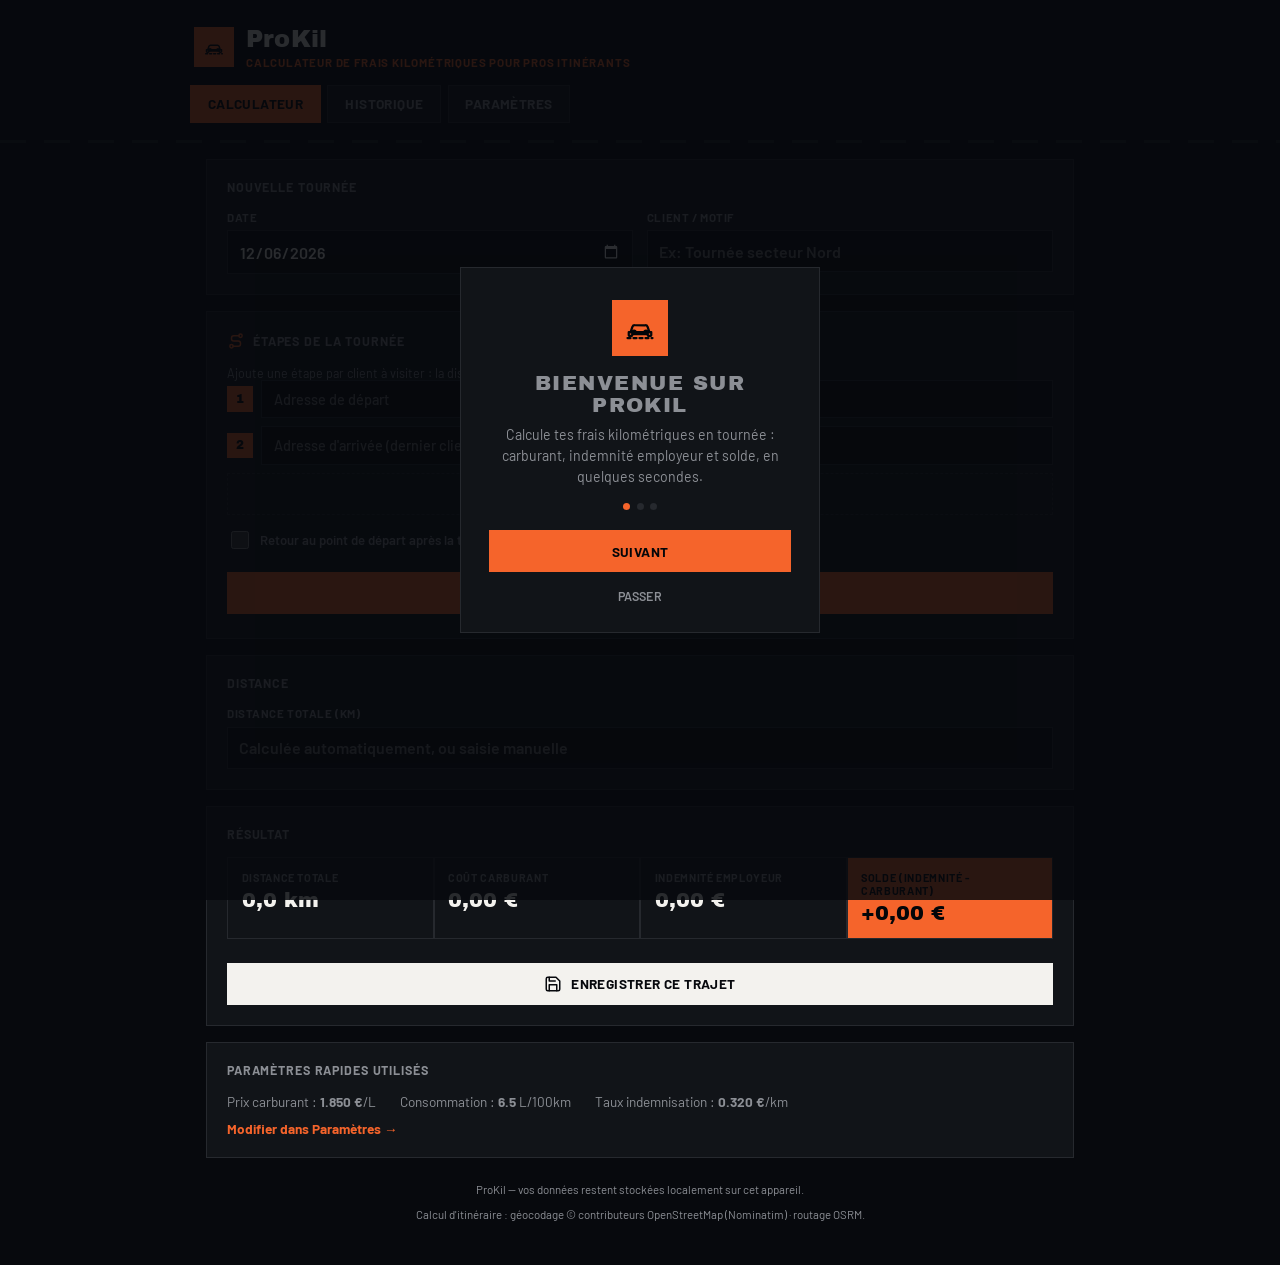
==== index.html @ fb5bad2b "Ajoute rapport mensuel, barème fiscal éditable et améliorations UX - Rapport mensuel dans l'historiq" ====
<!DOCTYPE html>
<html lang="fr">
<head>
  <meta charset="UTF-8">
  <meta name="viewport" content="width=device-width, initial-scale=1.0, maximum-scale=1">
  <title>ProKil — Calculateur kilométrique</title>
  <meta name="description" content="Calculateur de frais kilométriques, carburant et indemnisation employeur pour professionnels itinérants.">
  <meta name="theme-color" content="#131212">
  <link rel="manifest" href="manifest.webmanifest">
  <link rel="icon" href="icons/icon-192.png" sizes="192x192">
  <link rel="icon" href="icons/icon-512.png" sizes="512x512">
  <link rel="apple-touch-icon" href="icons/icon-192.png">
  <link rel="stylesheet" href="https://fonts.googleapis.com/css2?family=Archivo+Black&family=Barlow:wght@400;500;600;700&display=swap">
  <link rel="stylesheet" href="style.css">
</head>
<body>
  <header class="app-header">
    <div class="brand">
      <span class="brand-icon" aria-hidden="true">
        <svg width="20" height="20" viewBox="0 0 24 24" fill="none" stroke="currentColor" stroke-width="1.8" stroke-linecap="round" stroke-linejoin="round">
          <path d="M4.5 15.3l1.4-4.2a2 2 0 011.9-1.3h8.4a2 2 0 011.9 1.3l1.4 4.2"/>
          <path d="M3 15.3h18v2.2a.8.8 0 01-.8.8h-1.2a.8.8 0 01-.8-.8v-.7H5.8v.7a.8.8 0 01-.8.8H3.8a.8.8 0 01-.8-.8v-2.2z"/>
          <circle cx="7.2" cy="15.3" r="1.3"/>
          <circle cx="16.8" cy="15.3" r="1.3"/>
          <path d="M2 20h20" stroke-dasharray="2.4 2.4"/>
        </svg>
      </span>
      <div>
        <h1>ProKil</h1>
        <p>Calculateur de frais kilométriques pour pros itinérants</p>
      </div>
    </div>
    <nav class="tabs" id="tabs">
      <button class="tab-btn active" data-tab="calc">Calculateur</button>
      <button class="tab-btn" data-tab="history">Historique</button>
      <button class="tab-btn" data-tab="settings">Paramètres</button>
    </nav>
  </header>

  <main>
    <!-- CALCULATEUR -->
    <section id="tab-calc" class="tab-panel active">
      <div class="card">
        <h2>Nouvelle tournée</h2>
        <div class="grid">
          <label class="field">
            <span>Date</span>
            <input type="date" id="tripDate">
          </label>
          <label class="field">
            <span>Client / Motif</span>
            <input type="text" id="tripLabel" placeholder="Ex: Tournée secteur Nord">
          </label>
        </div>
      </div>

      <div class="card">
        <h2><svg class="icon-inline" viewBox="0 0 24 24" fill="none" stroke="currentColor" stroke-width="2" stroke-linecap="round" stroke-linejoin="round"><circle cx="6" cy="19" r="2.2"/><circle cx="18" cy="5" r="2.2"/><path d="M8 19h7a3 3 0 003-3v-1a3 3 0 00-3-3H9a3 3 0 01-3-3v-1a3 3 0 013-3h7"/></svg>Étapes de la tournée</h2>
        <p class="hint">Ajoute une étape par client à visiter : la distance de l'itinéraire complet est calculée automatiquement.</p>
        <div id="stopsList"></div>
        <div class="actions-row">
          <button type="button" class="btn dashed" id="addStop">
            <svg class="icon-inline" viewBox="0 0 24 24" fill="none" stroke="currentColor" stroke-width="2" stroke-linecap="round"><path d="M12 5v14M5 12h14"/></svg>
            Ajouter une étape
          </button>
        </div>
        <label class="field field-inline">
          <input type="checkbox" id="loopBack">
          <span>Retour au point de départ après la tournée</span>
        </label>
        <button type="button" class="btn primary" id="autoCalc">
          <svg class="icon-inline" viewBox="0 0 24 24" fill="none" stroke="currentColor" stroke-width="2" stroke-linecap="round" stroke-linejoin="round"><circle cx="6" cy="19" r="2.2"/><circle cx="18" cy="5" r="2.2"/><path d="M8 19h7a3 3 0 003-3v-1a3 3 0 00-3-3H9a3 3 0 01-3-3v-1a3 3 0 013-3h7"/></svg>
          Calculer automatiquement la distance
        </button>
        <p class="hint" id="autoCalcStatus"></p>
      </div>

      <div class="card">
        <h2>Distance</h2>
        <div class="grid">
          <label class="field">
            <span>Distance totale (km)</span>
            <input type="number" id="tripDistance" min="0" step="0.1" placeholder="Calculée automatiquement, ou saisie manuelle">
          </label>
        </div>
      </div>

      <div class="card result-card">
        <h2>Résultat</h2>
        <div class="result-grid">
          <div class="result-box">
            <span class="result-label">Distance totale</span>
            <span class="result-value" id="resDistance">0 km</span>
          </div>
          <div class="result-box cost">
            <span class="result-label">Coût carburant</span>
            <span class="result-value" id="resFuelCost">0,00 €</span>
          </div>
          <div class="result-box reimb">
            <span class="result-label">Indemnité employeur</span>
            <span class="result-value" id="resReimb">0,00 €</span>
          </div>
          <div class="result-box balance">
            <span class="result-label">Solde (indemnité - carburant)</span>
            <span class="result-value" id="resBalance">0,00 €</span>
          </div>
        </div>
        <p class="hint" id="calcHint"></p>
        <button class="btn light" id="saveTrip">
          <svg class="icon-inline" viewBox="0 0 24 24" fill="none" stroke="currentColor" stroke-width="2" stroke-linecap="round" stroke-linejoin="round"><path d="M19 21H5a2 2 0 01-2-2V5a2 2 0 012-2h11l5 5v11a2 2 0 01-2 2z"/><path d="M17 21v-8H7v8M7 3v5h8"/></svg>
          Enregistrer ce trajet
        </button>
      </div>

      <div class="card">
        <h2>Paramètres rapides utilisés</h2>
        <div class="quick-params">
          <span>Prix carburant : <strong id="quickFuelPrice">-</strong>/L</span>
          <span>Consommation : <strong id="quickConso">-</strong> L/100km</span>
          <span>Taux indemnisation : <strong id="quickRate">-</strong>/km</span>
        </div>
        <a href="#" class="link" id="goSettings">Modifier dans Paramètres →</a>
      </div>
    </section>

    <!-- HISTORIQUE -->
    <section id="tab-history" class="tab-panel">
      <div class="card">
        <h2>Synthèse</h2>
        <div class="summary-grid" id="summaryGrid">
          <div class="summary-box">
            <span class="result-label">Trajets</span>
            <span class="result-value" id="sumCount">0</span>
          </div>
          <div class="summary-box">
            <span class="result-label">Distance totale</span>
            <span class="result-value" id="sumDistance">0 km</span>
          </div>
          <div class="summary-box cost">
            <span class="result-label">Carburant total</span>
            <span class="result-value" id="sumFuel">0,00 €</span>
          </div>
          <div class="summary-box reimb">
            <span class="result-label">Indemnités totales</span>
            <span class="result-value" id="sumReimb">0,00 €</span>
          </div>
          <div class="summary-box balance">
            <span class="result-label">Solde total</span>
            <span class="result-value" id="sumBalance">0,00 €</span>
          </div>
        </div>
        <div class="actions-row">
          <button class="btn" id="exportCsv">
            <svg class="icon-inline" viewBox="0 0 24 24" fill="none" stroke="currentColor" stroke-width="2" stroke-linecap="round" stroke-linejoin="round"><path d="M12 3v12m0 0l-4-4m4 4l4-4M5 19h14"/></svg>
            Exporter en CSV
          </button>
          <button class="btn danger" id="clearHistory">
            <svg class="icon-inline" viewBox="0 0 24 24" fill="none" stroke="currentColor" stroke-width="2" stroke-linecap="round" stroke-linejoin="round"><path d="M4 7h16M9 7V5a2 2 0 012-2h2a2 2 0 012 2v2m2 0l-1 13a2 2 0 01-2 2H9a2 2 0 01-2-2L6 7"/></svg>
            Effacer l'historique
          </button>
        </div>
      </div>

      <div class="card">
        <h2>Rapport mensuel</h2>
        <div id="monthlyChart" class="chart-area"></div>
        <div class="chart-legend">
          <span class="chart-legend-item"><span class="chart-swatch positive"></span>Solde positif</span>
          <span class="chart-legend-item"><span class="chart-swatch negative"></span>Solde négatif</span>
        </div>
        <div id="monthlyList" class="month-list"></div>
      </div>

      <div class="card">
        <h2>Trajets enregistrés</h2>
        <div id="tripList" class="trip-list">
          <p class="hint empty-hint">Aucun trajet enregistré pour le moment.</p>
        </div>
      </div>
    </section>

    <!-- PARAMETRES -->
    <section id="tab-settings" class="tab-panel">
      <div class="card">
        <h2><svg class="icon-inline" viewBox="0 0 24 24" fill="none" stroke="currentColor" stroke-width="2" stroke-linecap="round" stroke-linejoin="round"><path d="M4 21V8a2 2 0 012-2h6a2 2 0 012 2v13M4 21h10m4-9V6a1 1 0 00-.3-.7l-2-2M18 12h1a2 2 0 012 2v3.5a1.5 1.5 0 01-3 0V15"/><path d="M4 12h8"/></svg>Carburant</h2>
        <div class="grid">
          <label class="field">
            <span>Prix actuel du carburant (€/L)</span>
            <input type="number" id="fuelPrice" min="0" step="0.001" placeholder="1.850">
          </label>
          <label class="field">
            <span>Type de carburant</span>
            <select id="fuelType">
              <option value="diesel">Diesel</option>
              <option value="sp95">SP95</option>
              <option value="sp98">SP98</option>
              <option value="e10">E10</option>
              <option value="electrique">Électrique (kWh)</option>
            </select>
          </label>
          <label class="field">
            <span>Consommation moyenne du véhicule (L/100km ou kWh/100km)</span>
            <input type="number" id="conso" min="0" step="0.1" placeholder="6.5">
          </label>
        </div>
      </div>

      <div class="card">
        <h2><svg class="icon-inline" viewBox="0 0 24 24" fill="none" stroke="currentColor" stroke-width="2" stroke-linecap="round" stroke-linejoin="round"><rect x="3" y="7" width="18" height="13" rx="2"/><path d="M16 7V5a2 2 0 00-2-2h-4a2 2 0 00-2 2v2"/><circle cx="16" cy="13.5" r="1.6"/></svg>Indemnisation employeur</h2>
        <div class="grid">
          <label class="field">
            <span>Mode de calcul</span>
            <select id="rateMode">
              <option value="fixed">Taux fixe (€/km)</option>
              <option value="baremeFiscal">Barème fiscal (puissance fiscale)</option>
            </select>
          </label>
          <label class="field" id="fixedRateField">
            <span>Taux d'indemnisation (€/km)</span>
            <input type="number" id="rate" min="0" step="0.001" placeholder="0.320">
          </label>
          <label class="field" id="powerField" style="display:none">
            <span>Puissance fiscale du véhicule (CV)</span>
            <select id="fiscalPower">
              <option value="3">3 CV et moins</option>
              <option value="4">4 CV</option>
              <option value="5">5 CV</option>
              <option value="6">6 CV</option>
              <option value="7">7 CV et plus</option>
            </select>
          </label>
        </div>

        <div id="baremeTableField" style="display:none">
          <p class="hint" style="margin-top:1rem;">Barème fiscal personnalisable (indicatif) — modifie les coefficients si le barème officiel change, sans attendre une mise à jour de l'appli.</p>
          <div class="table-wrap">
            <table class="bareme-table" id="baremeTable">
              <thead>
                <tr>
                  <th>CV</th>
                  <th>≤ 5000 km (a)</th>
                  <th>5001-20000 km (b)</th>
                  <th>Constante (c)</th>
                  <th>&gt; 20000 km (d)</th>
                </tr>
              </thead>
              <tbody id="baremeTableBody"></tbody>
            </table>
          </div>
          <button type="button" class="btn" id="resetBareme">Réinitialiser aux valeurs par défaut</button>
        </div>

        <p class="hint">Le barème fiscal utilisé est indicatif (barème kilométrique automobile France) — vérifie et ajuste les coefficients ci-dessus chaque année auprès de l'administration fiscale.</p>
      </div>

      <div class="card">
        <h2>Profil véhicule</h2>
        <div class="grid">
          <label class="field">
            <span>Nom du véhicule / plaque</span>
            <input type="text" id="vehicleName" placeholder="Ex: Peugeot 308 - AB-123-CD">
          </label>
        </div>
        <button class="btn primary" id="saveSettings">
          <svg class="icon-inline" viewBox="0 0 24 24" fill="none" stroke="currentColor" stroke-width="2" stroke-linecap="round" stroke-linejoin="round"><path d="M5 13l4 4L19 7"/></svg>
          Enregistrer les paramètres
        </button>
        <p class="hint" id="settingsSaved"></p>
        <a href="#" class="link" id="replayOnboarding" style="display:inline-block;margin-top:0.75rem;">Revoir la présentation de l'appli →</a>
      </div>
    </section>
  </main>

  <footer class="app-footer">
    <p>ProKil — vos données restent stockées localement sur cet appareil.</p>
    <p>Calcul d'itinéraire : géocodage © contributeurs OpenStreetMap (Nominatim) · routage OSRM.</p>
  </footer>

  <div id="onboarding" class="onboarding-overlay" hidden>
    <div class="onboarding-card">
      <div id="onboardingIcon" class="onboarding-icon"></div>
      <h2 id="onboardingTitle" class="onboarding-title"></h2>
      <p id="onboardingText" class="onboarding-text"></p>
      <div class="onboarding-dots" id="onboardingDots"></div>
      <button type="button" class="btn primary" id="onboardingNext"></button>
      <button type="button" class="onboarding-skip" id="onboardingSkip">Passer</button>
    </div>
  </div>

  <script src="script.js"></script>
</body>
</html>
---- style.css ----
:root {
  color-scheme: dark;
  --bg: oklch(14% 0.01 260);
  --surface: oklch(19% 0.01 260);
  --surface-2: oklch(13% 0.01 260);
  --text: oklch(96% 0.005 90);
  --muted: oklch(65% 0.01 260);
  --border: oklch(28% 0.01 260);
  --accent: oklch(68% 0.19 40);
  --accent-strong: oklch(74% 0.18 40);
  --accent-text: oklch(12% 0.01 260);
  --success: var(--accent);
  --success-bg: var(--accent);
  --success-text: var(--accent-text);
  --danger: oklch(45% 0.22 20);
  --danger-bg: oklch(45% 0.22 20);
  --danger-text: oklch(97% 0.01 90);
}

* { box-sizing: border-box; }

body {
  margin: 0;
  font-family: "Barlow", -apple-system, BlinkMacSystemFont, "Segoe UI", Roboto, Helvetica, Arial, sans-serif;
  background: var(--bg);
  color: var(--text);
  padding-bottom: 2rem;
}

h1, .display {
  font-family: "Archivo Black", "Barlow", sans-serif;
  font-weight: 400;
}

h2 {
  font-family: "Barlow", sans-serif;
  font-weight: 700;
  font-size: 0.78rem;
  text-transform: uppercase;
  letter-spacing: 0.07em;
  color: var(--muted);
}

.app-header {
  background: var(--bg);
  color: var(--text);
  padding: 1.6rem 1rem 1.15rem;
  position: sticky;
  top: 0;
  z-index: 10;
  position: relative;
}

.app-header::after {
  content: "";
  position: absolute;
  left: 0;
  right: 0;
  bottom: 0;
  height: 3px;
  background: repeating-linear-gradient(90deg, var(--border) 0 26px, transparent 26px 44px);
  opacity: 0.7;
}

.brand {
  display: flex;
  align-items: center;
  gap: 0.75rem;
  max-width: 900px;
  margin: 0 auto 1rem;
  padding: 0 0.25rem;
}

.brand-icon {
  flex: none;
  width: 40px;
  height: 40px;
  background: var(--accent);
  color: var(--accent-text);
  display: flex;
  align-items: center;
  justify-content: center;
}

.brand h1 { margin: 0; font-size: 1.5rem; letter-spacing: 0.01em; }
.brand p {
  margin: 0.2rem 0 0;
  font-size: 0.72rem;
  color: var(--accent);
  font-weight: 700;
  text-transform: uppercase;
  letter-spacing: 0.07em;
}

.tabs {
  max-width: 900px;
  margin: 0 auto;
  display: flex;
  gap: 0.4rem;
  overflow-x: auto;
  padding-bottom: 0.1rem;
}

.tab-btn {
  background: var(--surface);
  border: 1px solid var(--border);
  color: var(--muted);
  padding: 0.6rem 1.05rem;
  font-size: 0.85rem;
  font-weight: 700;
  cursor: pointer;
  white-space: nowrap;
  font-family: "Barlow", sans-serif;
  text-transform: uppercase;
  letter-spacing: 0.03em;
}

.tab-btn.active {
  color: var(--accent-text);
  background: var(--accent);
  border-color: var(--accent);
}

main {
  max-width: 900px;
  margin: 1rem auto;
  padding: 0 1rem;
}

.tab-panel { display: none; }
.tab-panel.active { display: block; animation: panelIn 0.22s ease; }

@keyframes panelIn {
  from { opacity: 0; transform: translateY(8px); }
  to { opacity: 1; transform: translateY(0); }
}

@keyframes pulseGlow {
  0% { box-shadow: 0 0 0 0 color-mix(in oklab, var(--accent) 55%, transparent); }
  100% { box-shadow: 0 0 0 14px color-mix(in oklab, var(--accent) 0%, transparent); }
}

.result-card.pulse { animation: pulseGlow 0.7s ease-out; }

.card {
  background: var(--surface);
  border: 1px solid var(--border);
  padding: 1.25rem;
  margin-bottom: 1rem;
}

.card h2 {
  margin: 0 0 1rem;
  display: flex;
  align-items: center;
  gap: 0.5rem;
}

.icon-inline {
  width: 18px;
  height: 18px;
  flex: none;
  color: var(--accent);
}

.grid {
  display: grid;
  grid-template-columns: repeat(auto-fit, minmax(220px, 1fr));
  gap: 0.85rem;
}

.field {
  display: flex;
  flex-direction: column;
  gap: 0.4rem;
  font-size: 0.72rem;
  font-weight: 700;
  text-transform: uppercase;
  letter-spacing: 0.05em;
  color: var(--muted);
}

.field input, .field select {
  padding: 0.65rem 0.7rem;
  border: 1px solid var(--border);
  background: var(--bg);
  color: var(--text);
  font-size: 1rem;
  font-weight: 600;
  font-family: "Barlow", sans-serif;
}

.field input:focus, .field select:focus {
  outline: 2px solid var(--accent);
  outline-offset: 1px;
}

.btn {
  padding: 0.7rem 1.2rem;
  border: 1px solid var(--border);
  background: var(--bg);
  color: var(--text);
  font-size: 0.85rem;
  font-weight: 700;
  font-family: "Barlow", sans-serif;
  text-transform: uppercase;
  letter-spacing: 0.03em;
  cursor: pointer;
  display: inline-flex;
  align-items: center;
  justify-content: center;
  gap: 0.55rem;
}

.btn .icon-inline { color: currentColor; }

.btn.primary {
  background: var(--accent);
  border-color: var(--accent);
  color: var(--accent-text);
  margin-top: 0.75rem;
  width: 100%;
}

.btn.primary:hover { background: var(--accent-strong); border-color: var(--accent-strong); }

.btn.light {
  background: var(--text);
  border-color: var(--text);
  color: var(--bg);
  margin-top: 0.75rem;
  width: 100%;
}

.btn.dashed {
  background: transparent;
  border: 1.5px dashed var(--border);
  color: var(--muted);
  width: 100%;
}

.btn.danger {
  color: var(--danger);
  border-color: var(--border);
  background: transparent;
}

.result-grid, .summary-grid {
  display: grid;
  grid-template-columns: repeat(auto-fit, minmax(160px, 1fr));
  gap: 2px;
  background: var(--border);
  border: 1px solid var(--border);
  margin-bottom: 0.75rem;
}

.result-box, .summary-box {
  background: var(--surface);
  padding: 0.85rem;
  display: flex;
  flex-direction: column;
  gap: 0.3rem;
}

.result-label { font-size: 0.68rem; color: var(--muted); text-transform: uppercase; letter-spacing: 0.06em; font-weight: 700; }
.result-value { font-size: 1.3rem; font-family: "Archivo Black", sans-serif; }

.result-box.balance, .summary-box.balance {
  background: var(--success-bg);
}
.result-box.balance .result-label, .summary-box.balance .result-label,
.result-box.balance .result-value, .summary-box.balance .result-value {
  color: var(--success-text);
}
.result-box.balance.negative, .summary-box.balance.negative {
  background: var(--danger-bg);
}
.result-box.balance.negative .result-label, .summary-box.balance.negative .result-label,
.result-box.balance.negative .result-value, .summary-box.balance.negative .result-value {
  color: var(--danger-text);
}

.hint {
  font-size: 0.78rem;
  color: var(--muted);
  margin: 0.25rem 0 0;
}

.quick-params {
  display: flex;
  flex-wrap: wrap;
  gap: 0.75rem 1.5rem;
  font-size: 0.85rem;
  color: var(--muted);
  margin-bottom: 0.5rem;
}

.link {
  color: var(--accent);
  font-size: 0.85rem;
  text-decoration: none;
  font-weight: 700;
}

.field-inline {
  flex-direction: row;
  align-items: center;
  gap: 0.55rem;
  margin: 0.85rem 0 0.5rem;
}

.field-inline input[type="checkbox"] {
  width: 1.1rem;
  height: 1.1rem;
  accent-color: var(--accent);
}

.field-inline span {
  color: var(--muted);
  font-size: 0.82rem;
  font-weight: 600;
  text-transform: none;
  letter-spacing: 0;
}

.stop-row {
  display: flex;
  align-items: center;
  gap: 0.55rem;
  margin-bottom: 0.5rem;
}

.stop-index {
  flex: none;
  width: 1.6rem;
  height: 1.6rem;
  background: var(--accent);
  color: var(--accent-text);
  font-size: 0.75rem;
  font-family: "Archivo Black", sans-serif;
  display: flex;
  align-items: center;
  justify-content: center;
}

.stop-input-wrap {
  flex: 1;
  min-width: 0;
}

.stop-row input {
  width: 100%;
  padding: 0.6rem 0.7rem;
  border: 1px solid var(--border);
  background: var(--bg);
  color: var(--text);
  font-size: 0.9rem;
  font-weight: 500;
  font-family: "Barlow", sans-serif;
}

.address-suggestions {
  position: absolute;
  z-index: 1000;
  background: var(--surface);
  border: 1px solid var(--border);
  box-shadow: 0 12px 28px -8px rgba(0,0,0,0.6);
  overflow: hidden;
  max-height: 220px;
  overflow-y: auto;
}

.address-suggestion {
  padding: 0.6rem 0.75rem;
  font-size: 0.85rem;
  color: var(--text);
  cursor: pointer;
  border-bottom: 1px solid var(--border);
}

.address-suggestion:last-child { border-bottom: none; }

.address-suggestion:hover {
  background: var(--bg);
}

.stop-remove {
  flex: none;
  background: none;
  border: none;
  color: var(--muted);
  cursor: pointer;
  font-size: 1.1rem;
  padding: 0.25rem 0.4rem;
}

.actions-row {
  display: flex;
  gap: 0.75rem;
  flex-wrap: wrap;
}

.trip-list {
  display: flex;
  flex-direction: column;
  gap: 0.75rem;
}

.trip-card {
  background: var(--bg);
  border: 1px solid var(--border);
  padding: 0.9rem 1rem;
  display: flex;
  flex-direction: column;
  gap: 0.5rem;
}

.trip-card-top {
  display: flex;
  justify-content: space-between;
  align-items: flex-start;
  gap: 0.5rem;
}

.trip-card-title {
  font-weight: 700;
  font-size: 0.95rem;
}

.trip-card-date {
  font-size: 0.72rem;
  color: var(--muted);
  text-transform: uppercase;
  letter-spacing: 0.04em;
}

.trip-card-balance {
  font-family: "Archivo Black", sans-serif;
  font-size: 0.8rem;
  padding: 0.3rem 0.65rem;
  white-space: nowrap;
  background: var(--success-bg);
  color: var(--success-text);
}

.trip-card-balance.negative {
  background: var(--danger-bg);
  color: var(--danger-text);
}

.trip-card-route {
  font-size: 0.8rem;
  color: var(--muted);
}

.trip-card-meta {
  display: flex;
  gap: 0.9rem;
  flex-wrap: wrap;
  font-size: 0.72rem;
  color: var(--muted);
  border-top: 1px solid var(--border);
  padding-top: 0.5rem;
  text-transform: uppercase;
  letter-spacing: 0.03em;
}

.trip-card-delete {
  align-self: flex-end;
  background: none;
  border: none;
  color: var(--muted);
  cursor: pointer;
  font-size: 0.75rem;
  padding: 0;
  text-transform: uppercase;
  letter-spacing: 0.04em;
  font-weight: 700;
}

.empty-hint { text-align: center; padding: 1rem 0; }

/* ---------- Rapport mensuel (graphique) ---------- */
.chart-area {
  display: flex;
  align-items: stretch;
  gap: 6px;
  overflow-x: auto;
  padding-bottom: 0.25rem;
}

.chart-col {
  flex: 1 0 44px;
  display: flex;
  flex-direction: column;
  align-items: center;
  min-width: 44px;
}

.chart-half {
  width: 100%;
  height: 58px;
  display: flex;
  justify-content: center;
}

.chart-half.top { align-items: flex-end; }
.chart-half.bottom {
  align-items: flex-start;
  border-top: 1px solid var(--border);
}

.chart-bar {
  width: 60%;
  max-width: 20px;
  min-height: 2px;
}

.chart-bar.positive { background: var(--accent); }
.chart-bar.negative { background: var(--danger); }

.chart-value {
  font-size: 0.62rem;
  font-weight: 700;
  margin-top: 0.35rem;
  white-space: nowrap;
}

.chart-monthlabel {
  font-size: 0.6rem;
  color: var(--muted);
  text-transform: uppercase;
  letter-spacing: 0.03em;
  margin-top: 0.15rem;
  white-space: nowrap;
}

.chart-legend {
  display: flex;
  gap: 1rem;
  margin: 0.6rem 0 1rem;
  font-size: 0.72rem;
  color: var(--muted);
  text-transform: uppercase;
  letter-spacing: 0.03em;
}

.chart-legend-item { display: flex; align-items: center; gap: 0.4rem; }

.chart-swatch {
  width: 10px;
  height: 10px;
  flex: none;
}

.chart-swatch.positive { background: var(--accent); }
.chart-swatch.negative { background: var(--danger); }

.month-list {
  display: flex;
  flex-direction: column;
  gap: 0.6rem;
}

.month-row {
  background: var(--bg);
  border: 1px solid var(--border);
  padding: 0.75rem 0.9rem;
  display: flex;
  flex-direction: column;
  gap: 0.3rem;
}

.month-row-top {
  display: flex;
  justify-content: space-between;
  align-items: center;
  gap: 0.5rem;
}

.month-row-label {
  font-weight: 700;
  font-size: 0.85rem;
  text-transform: uppercase;
  letter-spacing: 0.03em;
}

.month-row-balance {
  font-family: "Archivo Black", sans-serif;
  font-size: 0.85rem;
  color: var(--accent);
}

.month-row-balance.negative { color: var(--danger); }

.month-row-meta {
  font-size: 0.72rem;
  color: var(--muted);
}

/* ---------- Barème fiscal ---------- */
.table-wrap { overflow-x: auto; }

.bareme-table {
  width: 100%;
  border-collapse: collapse;
  font-size: 0.78rem;
  margin: 0.75rem 0;
}

.bareme-table th, .bareme-table td {
  border: 1px solid var(--border);
  padding: 0.4rem;
  text-align: center;
}

.bareme-table th {
  color: var(--muted);
  font-size: 0.65rem;
  text-transform: uppercase;
  letter-spacing: 0.03em;
  font-weight: 700;
  background: var(--bg);
}

.bareme-table input {
  width: 100%;
  min-width: 52px;
  padding: 0.35rem 0.2rem;
  border: 1px solid var(--border);
  background: var(--bg);
  color: var(--text);
  font-family: "Barlow", sans-serif;
  font-size: 0.74rem;
  text-align: center;
  -moz-appearance: textfield;
}

.bareme-table input::-webkit-outer-spin-button,
.bareme-table input::-webkit-inner-spin-button {
  -webkit-appearance: none;
  margin: 0;
}

/* ---------- Onboarding ---------- */
.onboarding-overlay {
  position: fixed;
  inset: 0;
  background: color-mix(in oklab, var(--bg) 85%, transparent);
  display: flex;
  align-items: center;
  justify-content: center;
  z-index: 100;
  padding: 1.5rem;
}

.onboarding-overlay[hidden] { display: none; }

.onboarding-card {
  background: var(--surface);
  border: 1px solid var(--border);
  padding: 2rem 1.75rem 1.75rem;
  max-width: 360px;
  width: 100%;
  display: flex;
  flex-direction: column;
  align-items: center;
  text-align: center;
  gap: 0.5rem;
  animation: panelIn 0.25s ease;
}

.onboarding-icon {
  width: 56px;
  height: 56px;
  background: var(--accent);
  color: var(--accent-text);
  display: flex;
  align-items: center;
  justify-content: center;
  margin-bottom: 0.5rem;
}

.onboarding-icon svg { width: 30px; height: 30px; }

.onboarding-title {
  font-family: "Archivo Black", sans-serif;
  font-weight: 400;
  font-size: 1.3rem;
  margin: 0;
}

.onboarding-text {
  font-size: 0.88rem;
  color: var(--muted);
  line-height: 1.5;
  margin: 0 0 0.5rem;
}

.onboarding-dots {
  display: flex;
  gap: 0.4rem;
  margin-bottom: 0.75rem;
}

.onboarding-dot {
  width: 7px;
  height: 7px;
  border-radius: 50%;
  background: var(--border);
}

.onboarding-dot.active { background: var(--accent); }

.onboarding-card .btn.primary { margin-top: 0; }

.onboarding-skip {
  background: none;
  border: none;
  color: var(--muted);
  font-size: 0.78rem;
  text-transform: uppercase;
  letter-spacing: 0.03em;
  cursor: pointer;
  margin-top: 0.5rem;
  font-family: "Barlow", sans-serif;
  font-weight: 600;
}

.app-footer {
  text-align: center;
  color: var(--muted);
  font-size: 0.72rem;
  margin-top: 1.5rem;
  padding: 0 1rem;
}

@media (max-width: 480px) {
  .brand h1 { font-size: 1.25rem; }
  .result-value { font-size: 1.1rem; }
}
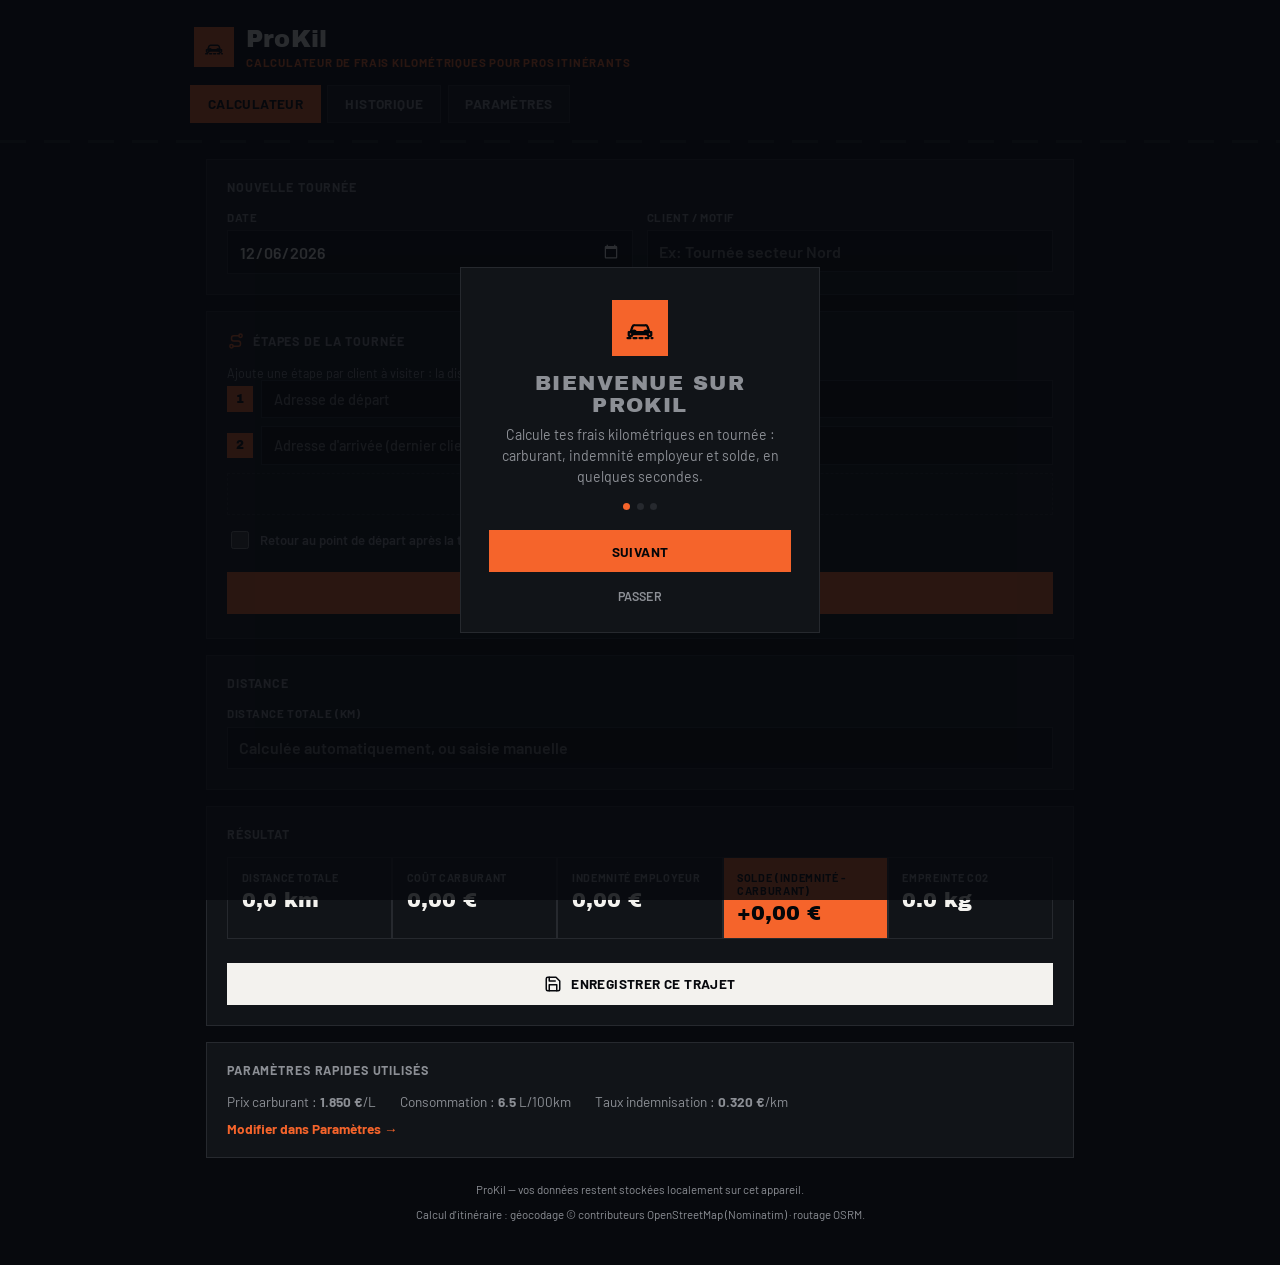
==== commit e8b1081b: "Ajoute CO2, duplication de trajet, multi-véhicules et export PDF - Empreinte CO2 calculée par trajet" ====
--- a/index.html
+++ b/index.html
@@ -51,6 +51,10 @@
             <span>Client / Motif</span>
             <input type="text" id="tripLabel" placeholder="Ex: Tournée secteur Nord">
           </label>
+          <label class="field" id="vehicleSelectField" hidden>
+            <span>Véhicule</span>
+            <select id="tripVehicle"></select>
+          </label>
         </div>
       </div>
 
@@ -104,6 +108,10 @@
             <span class="result-label">Solde (indemnité - carburant)</span>
             <span class="result-value" id="resBalance">0,00 €</span>
           </div>
+          <div class="result-box">
+            <span class="result-label">Empreinte CO2</span>
+            <span class="result-value" id="resCo2">0,0 kg</span>
+          </div>
         </div>
         <p class="hint" id="calcHint"></p>
         <button class="btn light" id="saveTrip">
@@ -148,12 +156,20 @@
             <span class="result-label">Solde total</span>
             <span class="result-value" id="sumBalance">0,00 €</span>
           </div>
+          <div class="summary-box">
+            <span class="result-label">CO2 total</span>
+            <span class="result-value" id="sumCo2">0,0 kg</span>
+          </div>
         </div>
         <div class="actions-row">
           <button class="btn" id="exportCsv">
             <svg class="icon-inline" viewBox="0 0 24 24" fill="none" stroke="currentColor" stroke-width="2" stroke-linecap="round" stroke-linejoin="round"><path d="M12 3v12m0 0l-4-4m4 4l4-4M5 19h14"/></svg>
             Exporter en CSV
           </button>
+          <button class="btn" id="exportPdf">
+            <svg class="icon-inline" viewBox="0 0 24 24" fill="none" stroke="currentColor" stroke-width="2" stroke-linecap="round" stroke-linejoin="round"><path d="M14 2H6a2 2 0 00-2 2v16a2 2 0 002 2h12a2 2 0 002-2V8z"/><path d="M14 2v6h6"/><path d="M9 15h6M9 18h4"/></svg>
+            Exporter en PDF
+          </button>
           <button class="btn danger" id="clearHistory">
             <svg class="icon-inline" viewBox="0 0 24 24" fill="none" stroke="currentColor" stroke-width="2" stroke-linecap="round" stroke-linejoin="round"><path d="M4 7h16M9 7V5a2 2 0 012-2h2a2 2 0 012 2v2m2 0l-1 13a2 2 0 01-2 2H9a2 2 0 01-2-2L6 7"/></svg>
             Effacer l'historique
@@ -161,18 +177,23 @@
         </div>
       </div>
 
-      <div class="card">
-        <h2>Rapport mensuel</h2>
+      <div class="card" id="monthlyReportCard">
+        <h2><span class="pro-pill">PRO</span>Rapport mensuel</h2>
         <div id="monthlyChart" class="chart-area"></div>
         <div class="chart-legend">
           <span class="chart-legend-item"><span class="chart-swatch positive"></span>Solde positif</span>
           <span class="chart-legend-item"><span class="chart-swatch negative"></span>Solde négatif</span>
         </div>
         <div id="monthlyList" class="month-list"></div>
+        <div class="pro-lock" id="monthlyReportLock" hidden>
+          <p class="hint">Le graphique et le détail mensuel sont réservés à ProKil Pro.</p>
+          <button type="button" class="btn primary pro-lock-btn">Débloquer ProKil Pro</button>
+        </div>
       </div>
 
       <div class="card">
         <h2>Trajets enregistrés</h2>
+        <p class="hint" id="historyLimitNotice" hidden></p>
         <div id="tripList" class="trip-list">
           <p class="hint empty-hint">Aucun trajet enregistré pour le moment.</p>
         </div>
@@ -181,6 +202,24 @@
 
     <!-- PARAMETRES -->
     <section id="tab-settings" class="tab-panel">
+      <div class="card pro-card" id="proCard">
+        <h2>ProKil Pro</h2>
+        <div id="proStatusFree">
+          <p class="hint">Historique illimité, rapport mensuel avec graphique, barème fiscal personnalisable.</p>
+          <ul class="pro-benefits">
+            <li>Historique de trajets illimité (gratuit : 15 derniers trajets)</li>
+            <li>Rapport mensuel avec graphique de solde</li>
+            <li>Barème fiscal personnalisable</li>
+          </ul>
+          <button type="button" class="btn primary" id="startProTrial">Essayer 3 jours gratuits</button>
+          <p class="hint" id="proPriceHint"></p>
+          <p class="hint" id="proUnavailableHint" hidden>L'abonnement ProKil Pro est disponible depuis l'application Android ProKil (Google Play).</p>
+        </div>
+        <div id="proStatusActive" hidden>
+          <p class="hint">✅ ProKil Pro est actif sur cet appareil. Merci pour ton soutien !</p>
+        </div>
+      </div>
+
       <div class="card">
         <h2><svg class="icon-inline" viewBox="0 0 24 24" fill="none" stroke="currentColor" stroke-width="2" stroke-linecap="round" stroke-linejoin="round"><path d="M4 21V8a2 2 0 012-2h6a2 2 0 012 2v13M4 21h10m4-9V6a1 1 0 00-.3-.7l-2-2M18 12h1a2 2 0 012 2v3.5a1.5 1.5 0 01-3 0V15"/><path d="M4 12h8"/></svg>Carburant</h2>
         <div class="grid">
@@ -188,21 +227,17 @@
             <span>Prix actuel du carburant (€/L)</span>
             <input type="number" id="fuelPrice" min="0" step="0.001" placeholder="1.850">
           </label>
-          <label class="field">
-            <span>Type de carburant</span>
-            <select id="fuelType">
-              <option value="diesel">Diesel</option>
-              <option value="sp95">SP95</option>
-              <option value="sp98">SP98</option>
-              <option value="e10">E10</option>
-              <option value="electrique">Électrique (kWh)</option>
-            </select>
-          </label>
-          <label class="field">
-            <span>Consommation moyenne du véhicule (L/100km ou kWh/100km)</span>
-            <input type="number" id="conso" min="0" step="0.1" placeholder="6.5">
-          </label>
-        </div>
+        </div>
+      </div>
+
+      <div class="card">
+        <h2>Véhicules</h2>
+        <p class="hint">Le véhicule actif est utilisé par défaut pour chaque nouveau trajet ; choisis un autre véhicule directement sur l'écran Calculateur si besoin.</p>
+        <div id="vehicleList"></div>
+        <button type="button" class="btn dashed" id="addVehicle">
+          <svg class="icon-inline" viewBox="0 0 24 24" fill="none" stroke="currentColor" stroke-width="2" stroke-linecap="round"><path d="M12 5v14M5 12h14"/></svg>
+          Ajouter un véhicule
+        </button>
       </div>
 
       <div class="card">
@@ -232,8 +267,8 @@
         </div>
 
         <div id="baremeTableField" style="display:none">
-          <p class="hint" style="margin-top:1rem;">Barème fiscal personnalisable (indicatif) — modifie les coefficients si le barème officiel change, sans attendre une mise à jour de l'appli.</p>
-          <div class="table-wrap">
+          <p class="hint" style="margin-top:1rem;"><span class="pro-pill">PRO</span>Barème fiscal personnalisable (indicatif) — modifie les coefficients si le barème officiel change, sans attendre une mise à jour de l'appli.</p>
+          <div class="table-wrap" id="baremeTableWrap">
             <table class="bareme-table" id="baremeTable">
               <thead>
                 <tr>
@@ -248,19 +283,16 @@
             </table>
           </div>
           <button type="button" class="btn" id="resetBareme">Réinitialiser aux valeurs par défaut</button>
+          <div class="pro-lock" id="baremeLock" hidden>
+            <p class="hint">Personnaliser le barème est réservé à ProKil Pro. Le barème par défaut reste appliqué.</p>
+            <button type="button" class="btn primary pro-lock-btn">Débloquer ProKil Pro</button>
+          </div>
         </div>
 
         <p class="hint">Le barème fiscal utilisé est indicatif (barème kilométrique automobile France) — vérifie et ajuste les coefficients ci-dessus chaque année auprès de l'administration fiscale.</p>
       </div>
 
       <div class="card">
-        <h2>Profil véhicule</h2>
-        <div class="grid">
-          <label class="field">
-            <span>Nom du véhicule / plaque</span>
-            <input type="text" id="vehicleName" placeholder="Ex: Peugeot 308 - AB-123-CD">
-          </label>
-        </div>
         <button class="btn primary" id="saveSettings">
           <svg class="icon-inline" viewBox="0 0 24 24" fill="none" stroke="currentColor" stroke-width="2" stroke-linecap="round" stroke-linejoin="round"><path d="M5 13l4 4L19 7"/></svg>
           Enregistrer les paramètres
@@ -275,6 +307,8 @@
     <p>ProKil — vos données restent stockées localement sur cet appareil.</p>
     <p>Calcul d'itinéraire : géocodage © contributeurs OpenStreetMap (Nominatim) · routage OSRM.</p>
   </footer>
+
+  <div id="printReport" class="print-only"></div>
 
   <div id="onboarding" class="onboarding-overlay" hidden>
     <div class="onboarding-card">
--- a/style.css
+++ b/style.css
@@ -19,6 +19,8 @@
 
 * { box-sizing: border-box; }
 
+[hidden] { display: none !important; }
+
 body {
   margin: 0;
   font-family: "Barlow", -apple-system, BlinkMacSystemFont, "Segoe UI", Roboto, Helvetica, Arial, sans-serif;
@@ -480,6 +482,130 @@
 
 .empty-hint { text-align: center; padding: 1rem 0; }
 
+/* ---------- Véhicules ---------- */
+.vehicle-row {
+  background: var(--bg);
+  border: 1px solid var(--border);
+  padding: 0.9rem 1rem;
+  margin-bottom: 0.75rem;
+  display: flex;
+  flex-direction: column;
+  gap: 0.75rem;
+}
+
+.vehicle-row-top {
+  display: flex;
+  justify-content: space-between;
+  align-items: center;
+}
+
+.vehicle-active {
+  display: flex;
+  align-items: center;
+  gap: 0.5rem;
+  font-size: 0.78rem;
+  font-weight: 600;
+  color: var(--muted);
+  text-transform: uppercase;
+  letter-spacing: 0.03em;
+}
+
+.vehicle-active input[type="radio"] {
+  width: 1rem;
+  height: 1rem;
+  accent-color: var(--accent);
+}
+
+.vehicle-delete {
+  background: none;
+  border: none;
+  color: var(--muted);
+  cursor: pointer;
+  font-size: 1rem;
+  padding: 0;
+}
+
+/* ---------- Historique : actions de trajet ---------- */
+.trip-card-actions {
+  display: flex;
+  justify-content: flex-end;
+  gap: 1rem;
+}
+
+.trip-card-duplicate {
+  background: none;
+  border: none;
+  color: var(--accent);
+  cursor: pointer;
+  font-size: 0.75rem;
+  padding: 0;
+  text-transform: uppercase;
+  letter-spacing: 0.04em;
+  font-weight: 700;
+}
+
+/* ---------- Export PDF ---------- */
+.print-only { display: none; }
+
+@media print {
+  body > *:not(.print-only) { display: none !important; }
+  .print-only {
+    display: block !important;
+    background: #fff;
+    color: #111;
+    font-family: "Barlow", Arial, sans-serif;
+    padding: 0;
+  }
+  .print-report h1 { font-family: "Archivo Black", Arial, sans-serif; font-size: 20pt; margin: 0 0 4pt; }
+  .print-report .print-sub { color: #555; font-size: 10pt; margin: 0 0 18pt; }
+  .print-report table { width: 100%; border-collapse: collapse; font-size: 9pt; margin-bottom: 16pt; }
+  .print-report th, .print-report td { border: 1px solid #ccc; padding: 5pt 6pt; text-align: left; }
+  .print-report th { background: #f0f0f0; }
+  .print-report .print-totals { font-size: 10pt; margin-top: 8pt; }
+  .print-report .print-totals strong { display: inline-block; min-width: 160pt; }
+}
+
+/* ---------- ProKil Pro ---------- */
+.pro-pill {
+  display: inline-block;
+  background: var(--accent);
+  color: var(--accent-text);
+  font-size: 0.6rem;
+  font-weight: 700;
+  padding: 0.15rem 0.4rem;
+  margin-right: 0.5rem;
+  letter-spacing: 0.04em;
+  vertical-align: middle;
+}
+
+.pro-card {
+  border-color: var(--accent);
+}
+
+.pro-benefits {
+  margin: 0 0 1rem;
+  padding-left: 1.1rem;
+  font-size: 0.82rem;
+  color: var(--muted);
+  line-height: 1.7;
+}
+
+.pro-lock {
+  margin-top: 0.85rem;
+  padding: 0.85rem;
+  border: 1px dashed var(--accent);
+  display: flex;
+  flex-direction: column;
+  gap: 0.6rem;
+  align-items: flex-start;
+}
+
+.pro-lock-btn { width: auto; margin-top: 0; padding: 0.55rem 1rem; font-size: 0.78rem; }
+
+#monthlyReportLock.pro-lock { align-items: center; text-align: center; }
+
+.chart-area.locked, .month-list.locked { filter: blur(3px); pointer-events: none; user-select: none; opacity: 0.5; }
+
 /* ---------- Rapport mensuel (graphique) ---------- */
 .chart-area {
   display: flex;
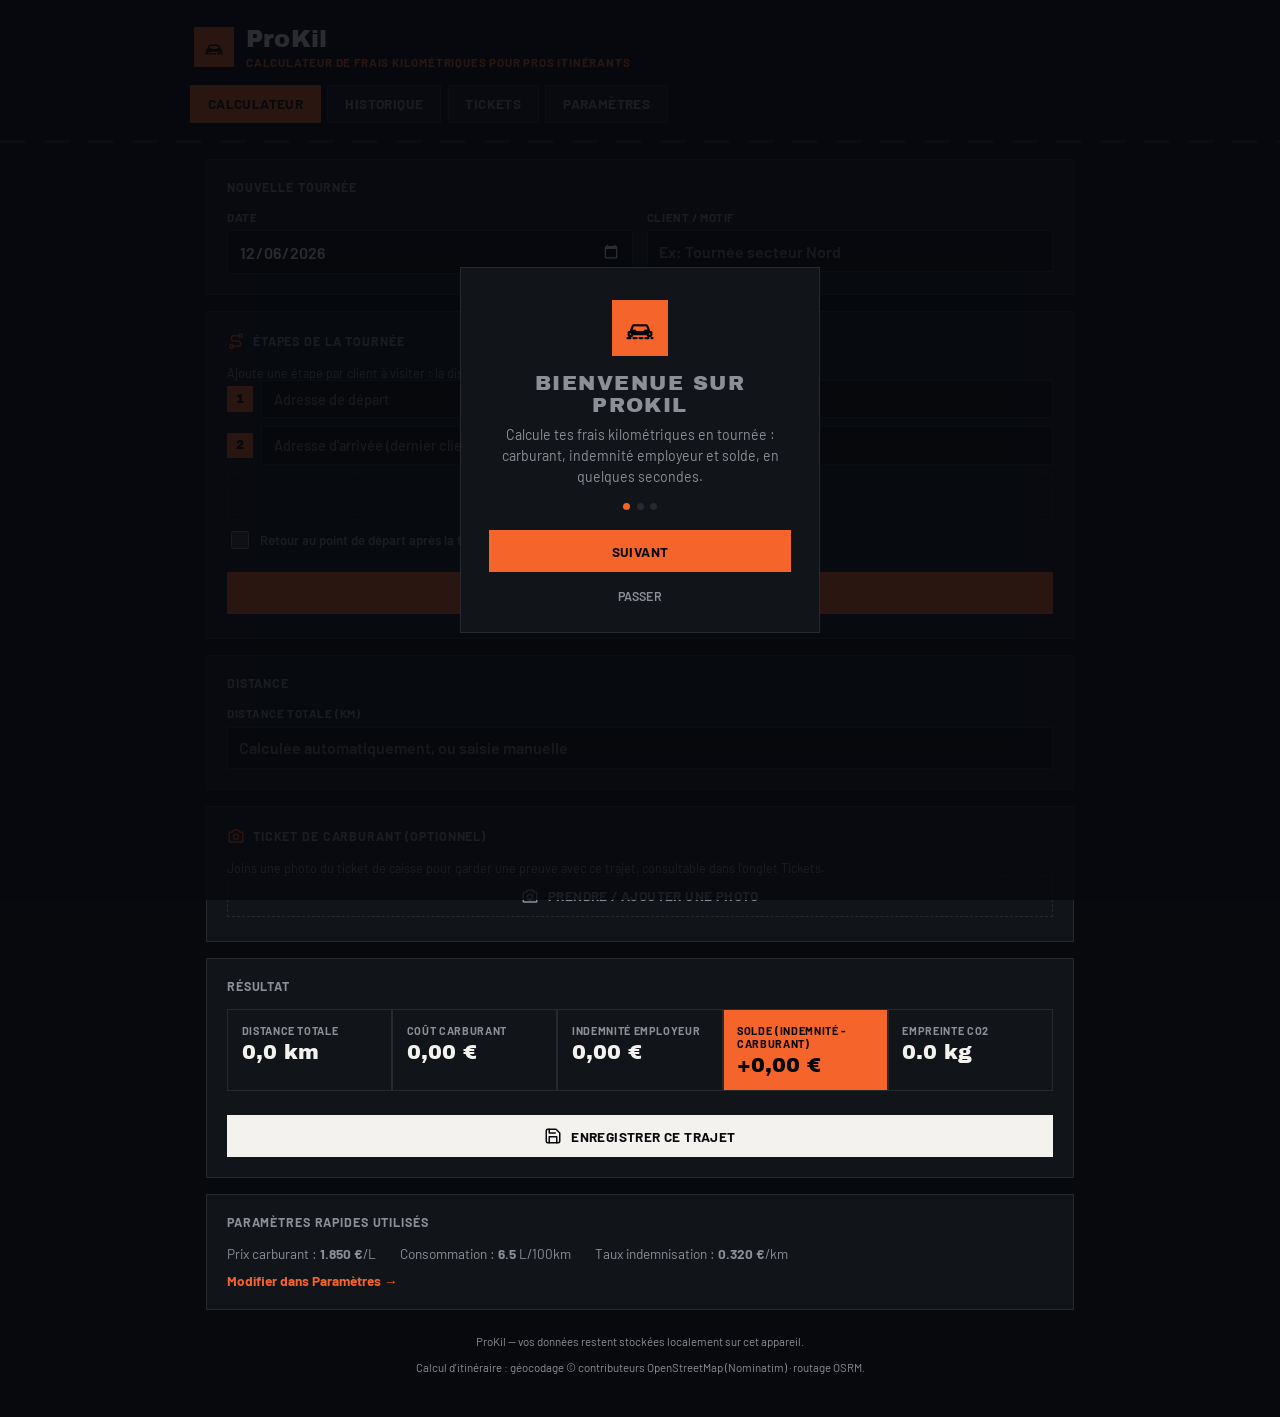
==== commit 519bb3b1: "Ajoute la photo de ticket de carburant et un onglet Tickets Permet de joindre une photo du ticket de" ====
--- a/index.html
+++ b/index.html
@@ -33,6 +33,7 @@
     <nav class="tabs" id="tabs">
       <button class="tab-btn active" data-tab="calc">Calculateur</button>
       <button class="tab-btn" data-tab="history">Historique</button>
+      <button class="tab-btn" data-tab="tickets">Tickets</button>
       <button class="tab-btn" data-tab="settings">Paramètres</button>
     </nav>
   </header>
@@ -87,6 +88,21 @@
             <input type="number" id="tripDistance" min="0" step="0.1" placeholder="Calculée automatiquement, ou saisie manuelle">
           </label>
         </div>
+      </div>
+
+      <div class="card">
+        <h2><svg class="icon-inline" viewBox="0 0 24 24" fill="none" stroke="currentColor" stroke-width="2" stroke-linecap="round" stroke-linejoin="round"><path d="M4 7h3l2-3h6l2 3h3a1 1 0 011 1v11a1 1 0 01-1 1H4a1 1 0 01-1-1V8a1 1 0 011-1z"/><circle cx="12" cy="13" r="3.5"/></svg>Ticket de carburant (optionnel)</h2>
+        <p class="hint">Joins une photo du ticket de caisse pour garder une preuve avec ce trajet, consultable dans l'onglet Tickets.</p>
+        <div id="receiptPreviewWrap" hidden>
+          <img id="receiptPreview" class="receipt-preview" alt="Aperçu du ticket">
+          <button type="button" class="btn danger" id="removeReceipt">Retirer la photo</button>
+        </div>
+        <button type="button" class="btn dashed" id="addReceiptBtn">
+          <svg class="icon-inline" viewBox="0 0 24 24" fill="none" stroke="currentColor" stroke-width="2" stroke-linecap="round" stroke-linejoin="round"><path d="M4 7h3l2-3h6l2 3h3a1 1 0 011 1v11a1 1 0 01-1 1H4a1 1 0 01-1-1V8a1 1 0 011-1z"/><circle cx="12" cy="13" r="3.5"/></svg>
+          Prendre / ajouter une photo
+        </button>
+        <input type="file" id="receiptInput" accept="image/*" capture="environment" hidden>
+        <p class="hint" id="receiptStatus"></p>
       </div>
 
       <div class="card result-card">
@@ -191,11 +207,32 @@
         </div>
       </div>
 
+      <div class="card" id="clientReportCard">
+        <h2><span class="pro-pill">PRO</span>Comparatif par client</h2>
+        <p class="hint">Trajets regroupés par client/motif, du moins rentable au plus rentable — repère en un coup d'œil les déplacements qui te coûtent plus qu'ils ne rapportent.</p>
+        <div id="clientList" class="month-list"></div>
+        <div class="pro-lock" id="clientReportLock" hidden>
+          <p class="hint">Le comparatif par client est réservé à ProKil Pro.</p>
+          <button type="button" class="btn primary pro-lock-btn">Débloquer ProKil Pro</button>
+        </div>
+      </div>
+
       <div class="card">
         <h2>Trajets enregistrés</h2>
         <p class="hint" id="historyLimitNotice" hidden></p>
         <div id="tripList" class="trip-list">
           <p class="hint empty-hint">Aucun trajet enregistré pour le moment.</p>
+        </div>
+      </div>
+    </section>
+
+    <!-- TICKETS -->
+    <section id="tab-tickets" class="tab-panel">
+      <div class="card">
+        <h2>Tickets enregistrés</h2>
+        <p class="hint">Toutes les photos de tickets de carburant jointes à tes trajets.</p>
+        <div id="ticketGrid" class="ticket-grid">
+          <p class="hint empty-hint">Aucun ticket enregistré pour le moment.</p>
         </div>
       </div>
     </section>
@@ -205,11 +242,13 @@
       <div class="card pro-card" id="proCard">
         <h2>ProKil Pro</h2>
         <div id="proStatusFree">
-          <p class="hint">Historique illimité, rapport mensuel avec graphique, barème fiscal personnalisable.</p>
+          <p class="hint">Historique illimité, rapport mensuel, barème personnalisable, multi-véhicules et comparatif par client.</p>
           <ul class="pro-benefits">
             <li>Historique de trajets illimité (gratuit : 15 derniers trajets)</li>
             <li>Rapport mensuel avec graphique de solde</li>
             <li>Barème fiscal personnalisable</li>
+            <li>Multi-véhicules illimité (gratuit : 1 véhicule)</li>
+            <li>Comparatif de rentabilité par client/motif</li>
           </ul>
           <button type="button" class="btn primary" id="startProTrial">Essayer 3 jours gratuits</button>
           <p class="hint" id="proPriceHint"></p>
@@ -233,11 +272,16 @@
       <div class="card">
         <h2>Véhicules</h2>
         <p class="hint">Le véhicule actif est utilisé par défaut pour chaque nouveau trajet ; choisis un autre véhicule directement sur l'écran Calculateur si besoin.</p>
+        <p class="hint" id="vehicleLimitHint"></p>
         <div id="vehicleList"></div>
         <button type="button" class="btn dashed" id="addVehicle">
           <svg class="icon-inline" viewBox="0 0 24 24" fill="none" stroke="currentColor" stroke-width="2" stroke-linecap="round"><path d="M12 5v14M5 12h14"/></svg>
           Ajouter un véhicule
         </button>
+        <div class="pro-lock" id="vehicleLock" hidden>
+          <p class="hint">Un seul véhicule est inclus dans la version gratuite.</p>
+          <button type="button" class="btn primary pro-lock-btn">Débloquer ProKil Pro</button>
+        </div>
       </div>
 
       <div class="card">
@@ -310,6 +354,17 @@
 
   <div id="printReport" class="print-only"></div>
 
+  <div id="ticketViewer" class="ticket-viewer" hidden>
+    <div class="ticket-viewer-card">
+      <img id="ticketViewerImg" alt="Ticket de carburant">
+      <div id="ticketViewerInfo" class="hint"></div>
+      <div class="actions-row">
+        <button type="button" class="btn danger" id="ticketViewerDelete">Supprimer ce ticket</button>
+        <button type="button" class="btn" id="ticketViewerClose">Fermer</button>
+      </div>
+    </div>
+  </div>
+
   <div id="onboarding" class="onboarding-overlay" hidden>
     <div class="onboarding-card">
       <div id="onboardingIcon" class="onboarding-icon"></div>
--- a/style.css
+++ b/style.css
@@ -768,6 +768,84 @@
   margin: 0;
 }
 
+.receipt-badge { width: 13px; height: 13px; vertical-align: middle; margin-left: 0.2rem; margin-top: -2px; display: inline-block; }
+
+/* ---------- Tickets de carburant ---------- */
+.receipt-preview {
+  display: block;
+  width: 100%;
+  max-width: 220px;
+  margin: 0 auto 0.85rem;
+  border: 1px solid var(--border);
+}
+
+.ticket-grid {
+  display: grid;
+  grid-template-columns: repeat(auto-fill, minmax(100px, 1fr));
+  gap: 0.6rem;
+}
+
+.ticket-thumb {
+  position: relative;
+  aspect-ratio: 3 / 4;
+  border: 1px solid var(--border);
+  background: var(--bg);
+  overflow: hidden;
+  cursor: pointer;
+  padding: 0;
+}
+
+.ticket-thumb img {
+  width: 100%;
+  height: 100%;
+  object-fit: cover;
+  display: block;
+}
+
+.ticket-thumb-date {
+  position: absolute;
+  left: 0;
+  right: 0;
+  bottom: 0;
+  background: rgba(0,0,0,0.65);
+  color: #fff;
+  font-size: 0.6rem;
+  font-weight: 700;
+  padding: 0.25rem 0.35rem;
+  text-align: center;
+}
+
+.ticket-viewer {
+  position: fixed;
+  inset: 0;
+  background: color-mix(in oklab, var(--bg) 90%, transparent);
+  display: flex;
+  align-items: center;
+  justify-content: center;
+  z-index: 100;
+  padding: 1.5rem;
+}
+
+.ticket-viewer[hidden] { display: none; }
+
+.ticket-viewer-card {
+  background: var(--surface);
+  border: 1px solid var(--border);
+  padding: 1.25rem;
+  max-width: 420px;
+  width: 100%;
+  max-height: 90vh;
+  overflow-y: auto;
+  display: flex;
+  flex-direction: column;
+  gap: 0.75rem;
+}
+
+.ticket-viewer-card img {
+  width: 100%;
+  border: 1px solid var(--border);
+}
+
 /* ---------- Onboarding ---------- */
 .onboarding-overlay {
   position: fixed;
